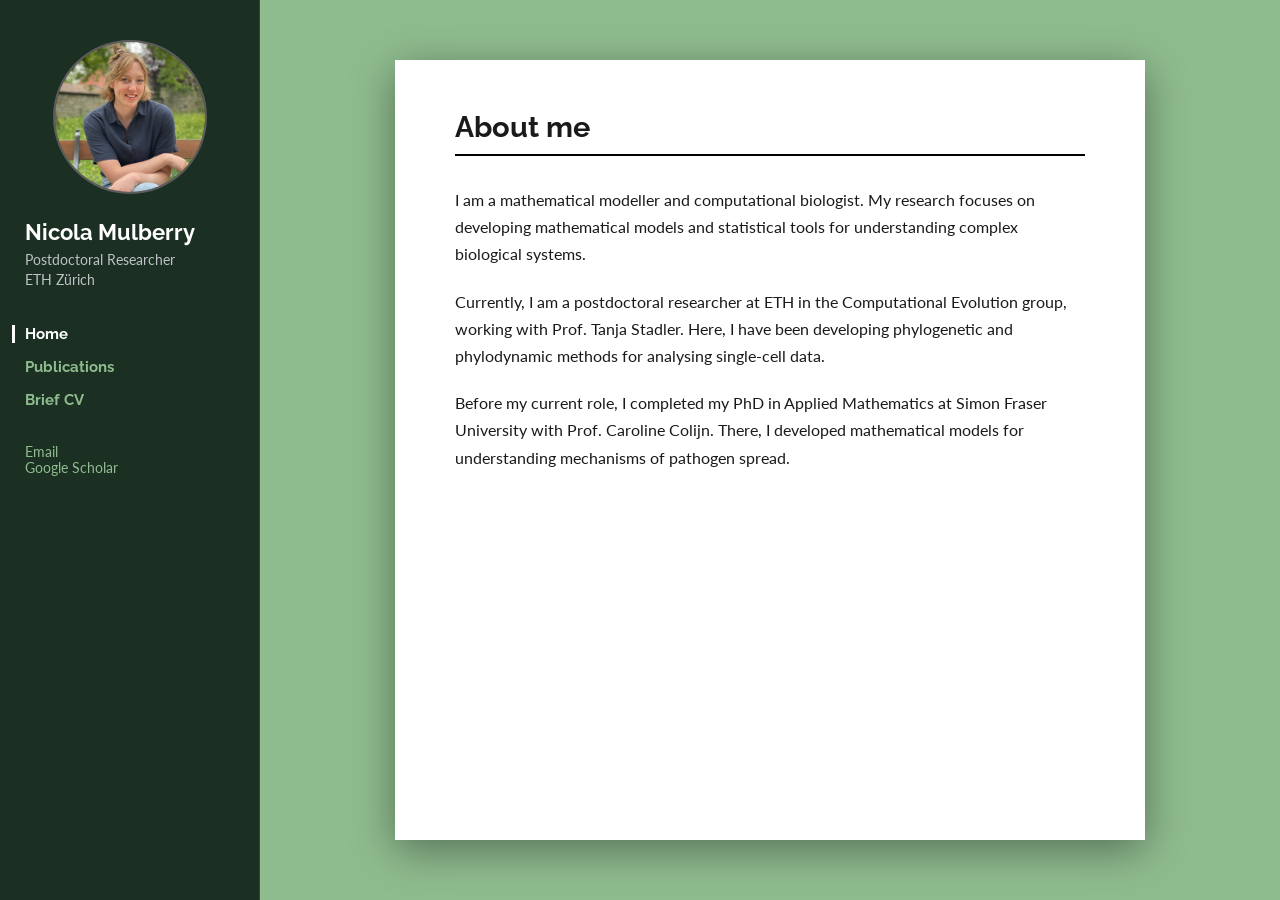
==== index.html @ 256fc046 "more style updates" ====
<!DOCTYPE html>
<html lang="en">
<head>
    <meta charset="UTF-8">
    <title>Nicola Mulberry | Home</title>
    <link rel="stylesheet" href="style.css">
</head>
<body>
    <aside>
        <img src="nicola-pic.png" alt="Nicola Mulberry" class="profile-img">
        <h1>Nicola Mulberry</h1>
        <p>Postdoctoral Researcher <br> ETH Z&uuml;rich</p>
        <nav>
            <a href="index.html" class="active">Home</a>
            <a href="publications.html">Publications</a>
            <a href="cv.html">Brief CV</a>
        </nav>
        <div class="contact-info">
        <a href="mailto:nmulberry@bsse.ethz.ch">Email</a><br>
        <a href="https://scholar.google.com/citations?user=1XMMh9wAAAAJ&hl=en">Google Scholar</a>
    </div>
    </aside>
    <main>
    <div class = "content-box">
        <h2>About me</h2>
        <p> I am a mathematical modeller and computational biologist. 
          My research focuses on developing mathematical models and statistical tools for understanding complex biological systems.  
        </p>
        <p> Currently, I am a postdoctoral researcher at ETH in the Computational Evolution group, working with Prof. Tanja Stadler. 
          Here, I have been developing phylogenetic and phylodynamic methods for analysing single-cell data.</p>
        <p> Before my current role, I completed my PhD in Applied Mathematics at Simon Fraser University with Prof. Caroline Colijn. 
          There, I developed mathematical models for understanding mechanisms of pathogen spread. </p>
    </div>
    </main>
</body>
</html>
---- style.css ----
/* Import Google Fonts */
@import url('https://fonts.googleapis.com/css2?family=Lato:ital,wght@0,400;0,700;1,400&family=Raleway:wght@400;700&display=swap');

:root {
    --sidebar-bg: #1b3022;      /* Forest Green */
    --sidebar-text: #ecf0f1;
    --link-color: #8fbc8f;      /* Muted Sea Green */
    --link-hover: #ffffff;
    --page-bg: #8fbc8f;
    --content-bg: #ffffff;
    --text-dark: #1a1a1a;
}

body {
    background-color: var(--page-bg);
    margin: 0;
    padding: 0;
    /* Main body font: Lato */
    font-family: 'Lato', sans-serif;
    display: flex;
    min-height: 100vh;
}

/* SIDEBAR STYLING */
aside {
    width: 260px;
    background-color: var(--sidebar-bg);
    color: var(--sidebar-text);
    padding: 40px 25px;
    position: fixed;
    height: 100vh;
    box-sizing: border-box;
    border-right: 1px solid rgba(255,255,255,0.1);
    overflow-y: auto;
    display: flex;
    flex-direction: column;
    align-items: flex-start; 
    text-align: left;
}

.profile-img {
    width: 150px;
    height: 150px;
    object-fit: cover;
    border-radius: 50%;
    display: block;
    margin-left: auto;
    margin-right: auto;
    margin-bottom: 25px;
    border: 2px solid rgba(255, 255, 255, 0.2);
    background-color: #333;
}

aside h1 {
    font-family: 'Raleway', sans-serif;
    font-size: 1.4rem;
    font-weight: 700;
    margin: 0 0 5px 0;
    color: #ffffff;
}

aside p {
    font-size: 0.9rem;
    line-height: 1.4;
    color: #bdc3c7;
    margin: 0 0 35px 0;
}
/* sidebar links (Email, Google Scholar, etc.) */
aside a {
    color: var(--link-color);
    text-decoration: none;
    transition: color 0.2s;
}

aside a:hover {
    color: var(--link-hover);
    text-decoration: underline;
}

.contact-info {
/*    margin-top: auto;*/ 
    font-size: 0.85rem;
    padding-top: 20px;
}

.content-box a {
    color: #2e8b57; 
    text-decoration: none;
    font-weight: 700;
}

.content-box a:hover {
    text-decoration: underline;
}
/* NAVIGATION */
nav a {
    display: block;
    color: var(--link-color);
    text-decoration: none;
    font-weight: 700;
    font-size: 0.95rem;
    margin-bottom: 15px;
    transition: color 0.2s;
    font-family: 'Raleway', sans-serif; 
}

nav a:hover {
    color: var(--link-hover);
    text-decoration: underline;
}

nav a.active {
    color: #ffffff;
    text-decoration: none;
    border-left: 3px solid #ffffff;
    padding-left: 10px;
    margin-left: -13px;
}

/* MAIN CONTENT AREA */
main {
    margin-left: 260px;
    padding: 60px 40px;
    flex: 1;
    display: flex;
    justify-content: center;
}

.content-box {
    background-color: var(--content-bg);
    color: var(--text-dark);
    padding: 50px 60px;
    width: 100%;
    max-width: 750px;
    min-height: 85vh;
    box-shadow: 0 10px 40px rgba(0,0,0,0.4);
    box-sizing: border-box;
}

/* TYPOGRAPHY IN CONTENT BOX */
h2, h3 {
    font-family: 'Raleway', sans-serif;
    font-weight: 700;
}

h2 {
    font-size: 1.8rem;
    border-bottom: 2px solid #000;
    padding-bottom: 10px;
    margin-top: 0;
    margin-bottom: 30px;
}

h3 {
    font-size: 1.1rem;
    text-transform: uppercase;
    letter-spacing: 1px;
    margin-top: 40px;
    margin-bottom: 15px;
    color: #333;
}

p {
    line-height: 1.7;
    margin-bottom: 20px;
}

/* LIST ITEMS (PUBLICATIONS & CV) */
.pub-item, .cv-entry {
    display: block;
    margin-bottom: 20px; 
    line-height: 1.7;
}
.date {
    display: block;
    font-weight: 700;
    color: #666;
    margin-top: 5px;
    font-size: 0.9rem;
}

/* RESPONSIVE DESIGN */
@media (max-width: 850px) {
    body { flex-direction: column; }
    aside {
        width: 100%;
        position: relative;
        height: auto;
        padding: 30px;
        border-right: none;
        border-bottom: 1px solid #333;
        align-items: center; 
        text-align: center;
    }
    main { margin-left: 0; padding: 20px; }
    .content-box { padding: 30px 20px; }
    nav a.active {
        border-left: none;
        border-bottom: 2px solid #fff;
        padding-left: 0;
        margin-left: 0;
    }
}
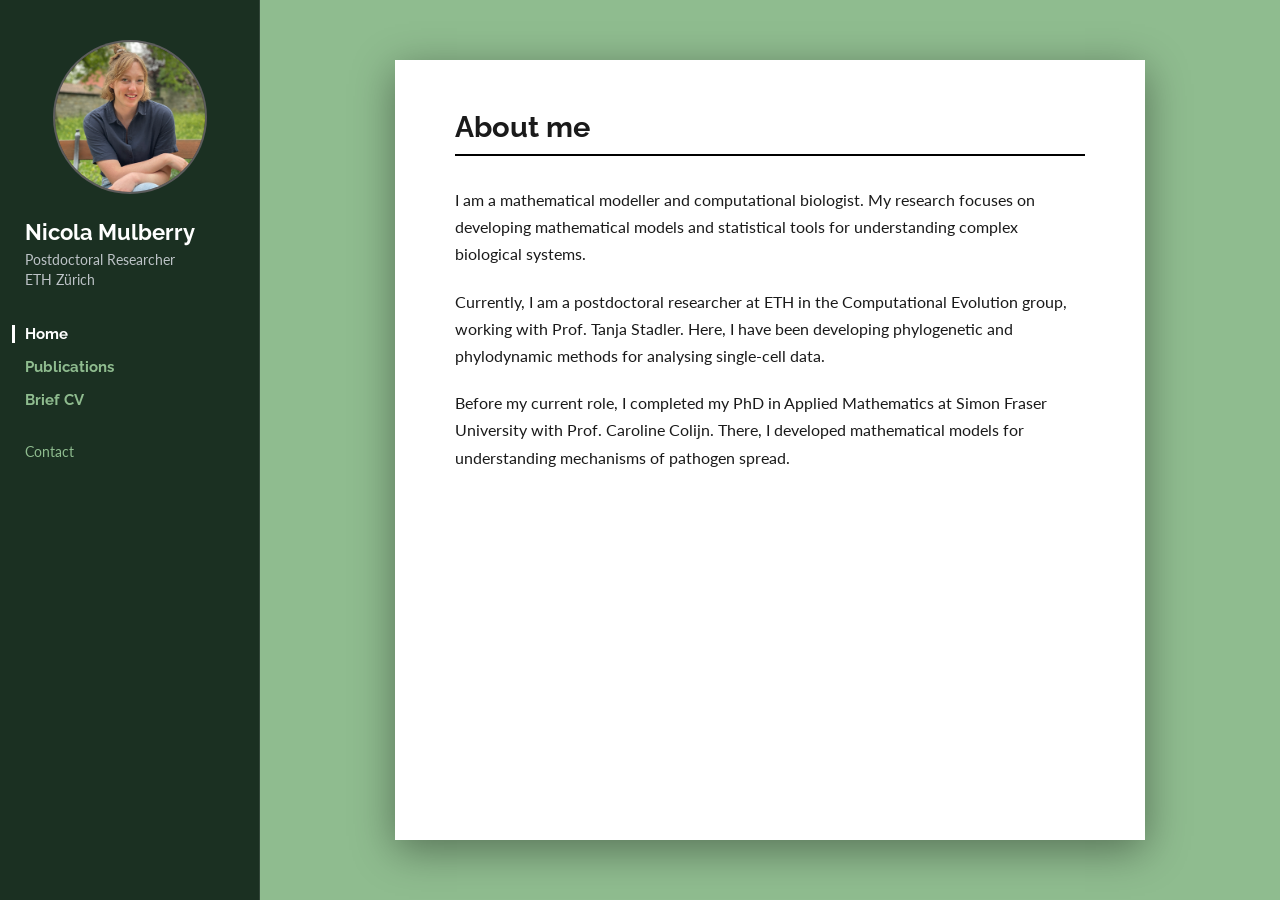
==== commit 058f7c96: "fix contact" ====
--- a/index.html
+++ b/index.html
@@ -16,8 +16,7 @@
             <a href="cv.html">Brief CV</a>
         </nav>
         <div class="contact-info">
-        <a href="mailto:nmulberry@bsse.ethz.ch">Email</a><br>
-        <a href="https://scholar.google.com/citations?user=1XMMh9wAAAAJ&hl=en">Google Scholar</a>
+        <a href="mailto:nmulberry@bsse.ethz.ch">Contact</a><br>
     </div>
     </aside>
     <main>
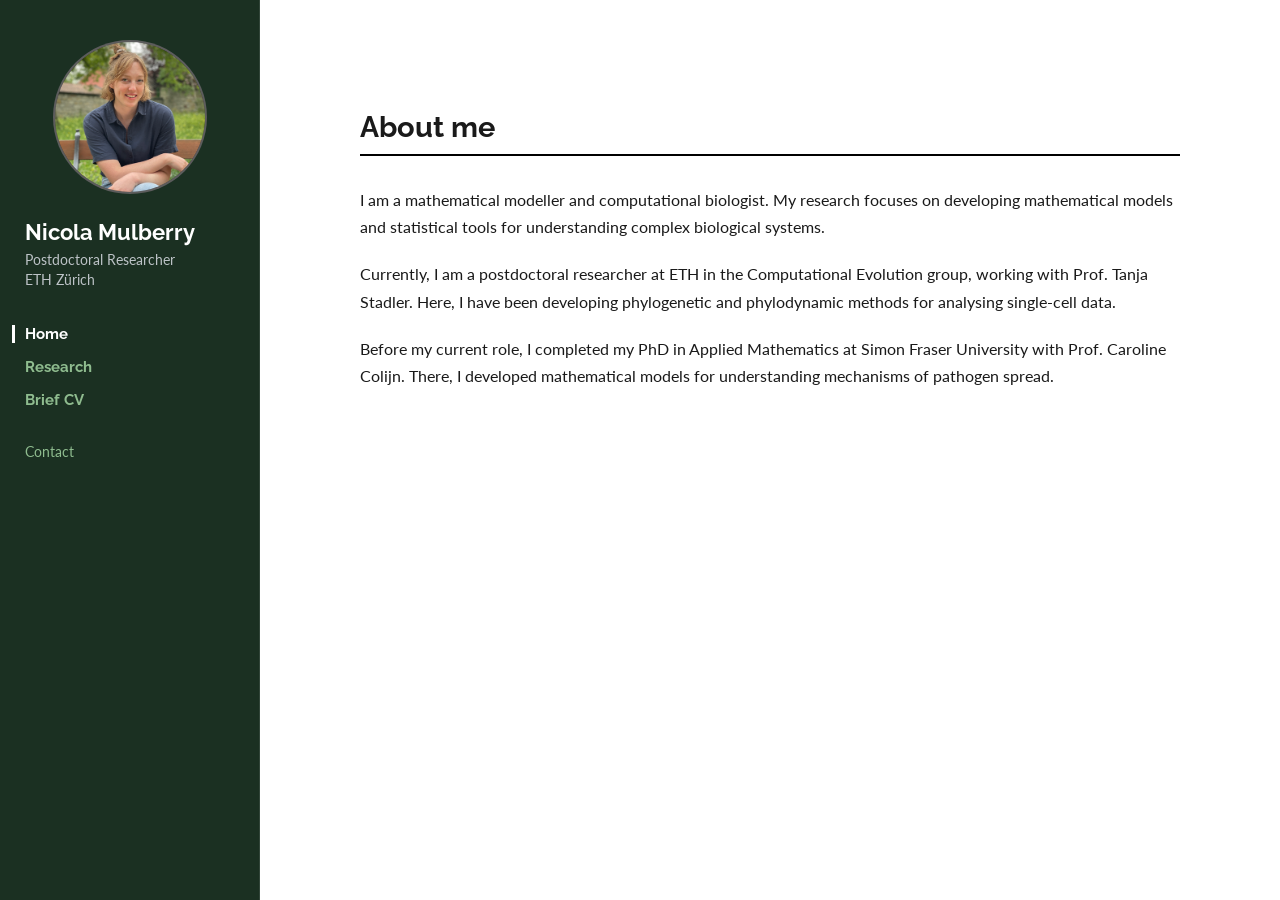
==== commit 6228312d: "change things up a bit" ====
--- a/index.html
+++ b/index.html
@@ -12,7 +12,7 @@
         <p>Postdoctoral Researcher <br> ETH Z&uuml;rich</p>
         <nav>
             <a href="index.html" class="active">Home</a>
-            <a href="publications.html">Publications</a>
+            <a href="publications.html">Research</a>
             <a href="cv.html">Brief CV</a>
         </nav>
         <div class="contact-info">
--- a/style.css
+++ b/style.css
@@ -6,7 +6,7 @@
     --sidebar-text: #ecf0f1;
     --link-color: #8fbc8f;      /* Muted Sea Green */
     --link-hover: #ffffff;
-    --page-bg: #8fbc8f;
+    --page-bg: #ffffff; /* #8fbc8f;*/
     --content-bg: #ffffff;
     --text-dark: #1a1a1a;
 }
@@ -131,9 +131,9 @@
     color: var(--text-dark);
     padding: 50px 60px;
     width: 100%;
-    max-width: 750px;
+    max-width: 950px;
     min-height: 85vh;
-    box-shadow: 0 10px 40px rgba(0,0,0,0.4);
+/*    box-shadow: 0 10px 40px rgba(0,0,0,0.4);*/
     box-sizing: border-box;
 }
 
@@ -168,8 +168,9 @@
 /* LIST ITEMS (PUBLICATIONS & CV) */
 .pub-item, .cv-entry {
     display: block;
-    margin-bottom: 20px; 
+    margin-bottom: 10px; 
     line-height: 1.7;
+    font-size: 0.85rem;
 }
 .date {
     display: block;
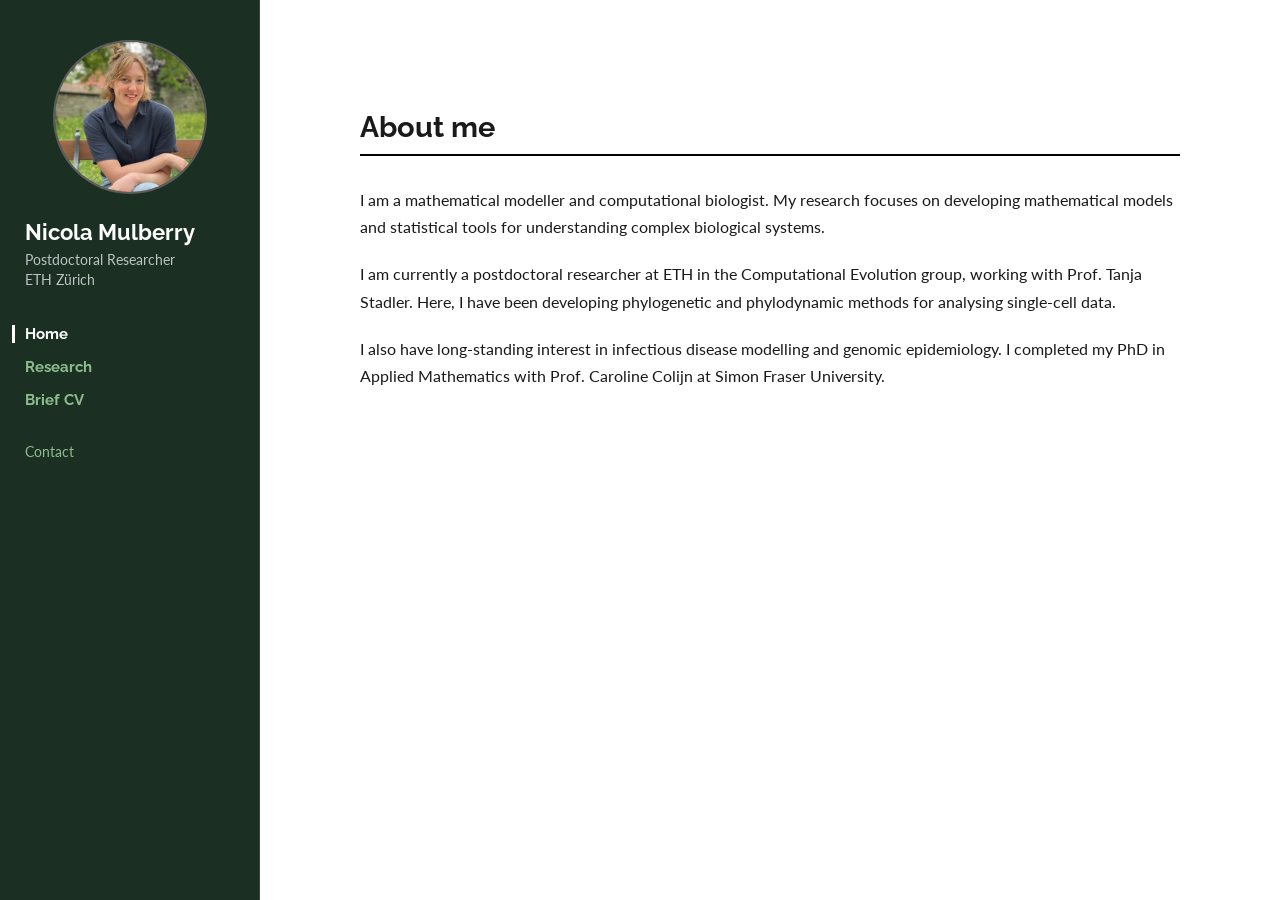
==== commit 314a1caa: "minor update" ====
--- a/index.html
+++ b/index.html
@@ -25,10 +25,9 @@
         <p> I am a mathematical modeller and computational biologist. 
           My research focuses on developing mathematical models and statistical tools for understanding complex biological systems.  
         </p>
-        <p> Currently, I am a postdoctoral researcher at ETH in the Computational Evolution group, working with Prof. Tanja Stadler. 
+        <p> I am currently a postdoctoral researcher at ETH in the Computational Evolution group, working with Prof. Tanja Stadler. 
           Here, I have been developing phylogenetic and phylodynamic methods for analysing single-cell data.</p>
-        <p> Before my current role, I completed my PhD in Applied Mathematics at Simon Fraser University with Prof. Caroline Colijn. 
-          There, I developed mathematical models for understanding mechanisms of pathogen spread. </p>
+        <p> I also have long-standing interest in infectious disease modelling and genomic epidemiology. I completed my PhD in Applied Mathematics with Prof. Caroline Colijn at Simon Fraser University. </p>
     </div>
     </main>
 </body>
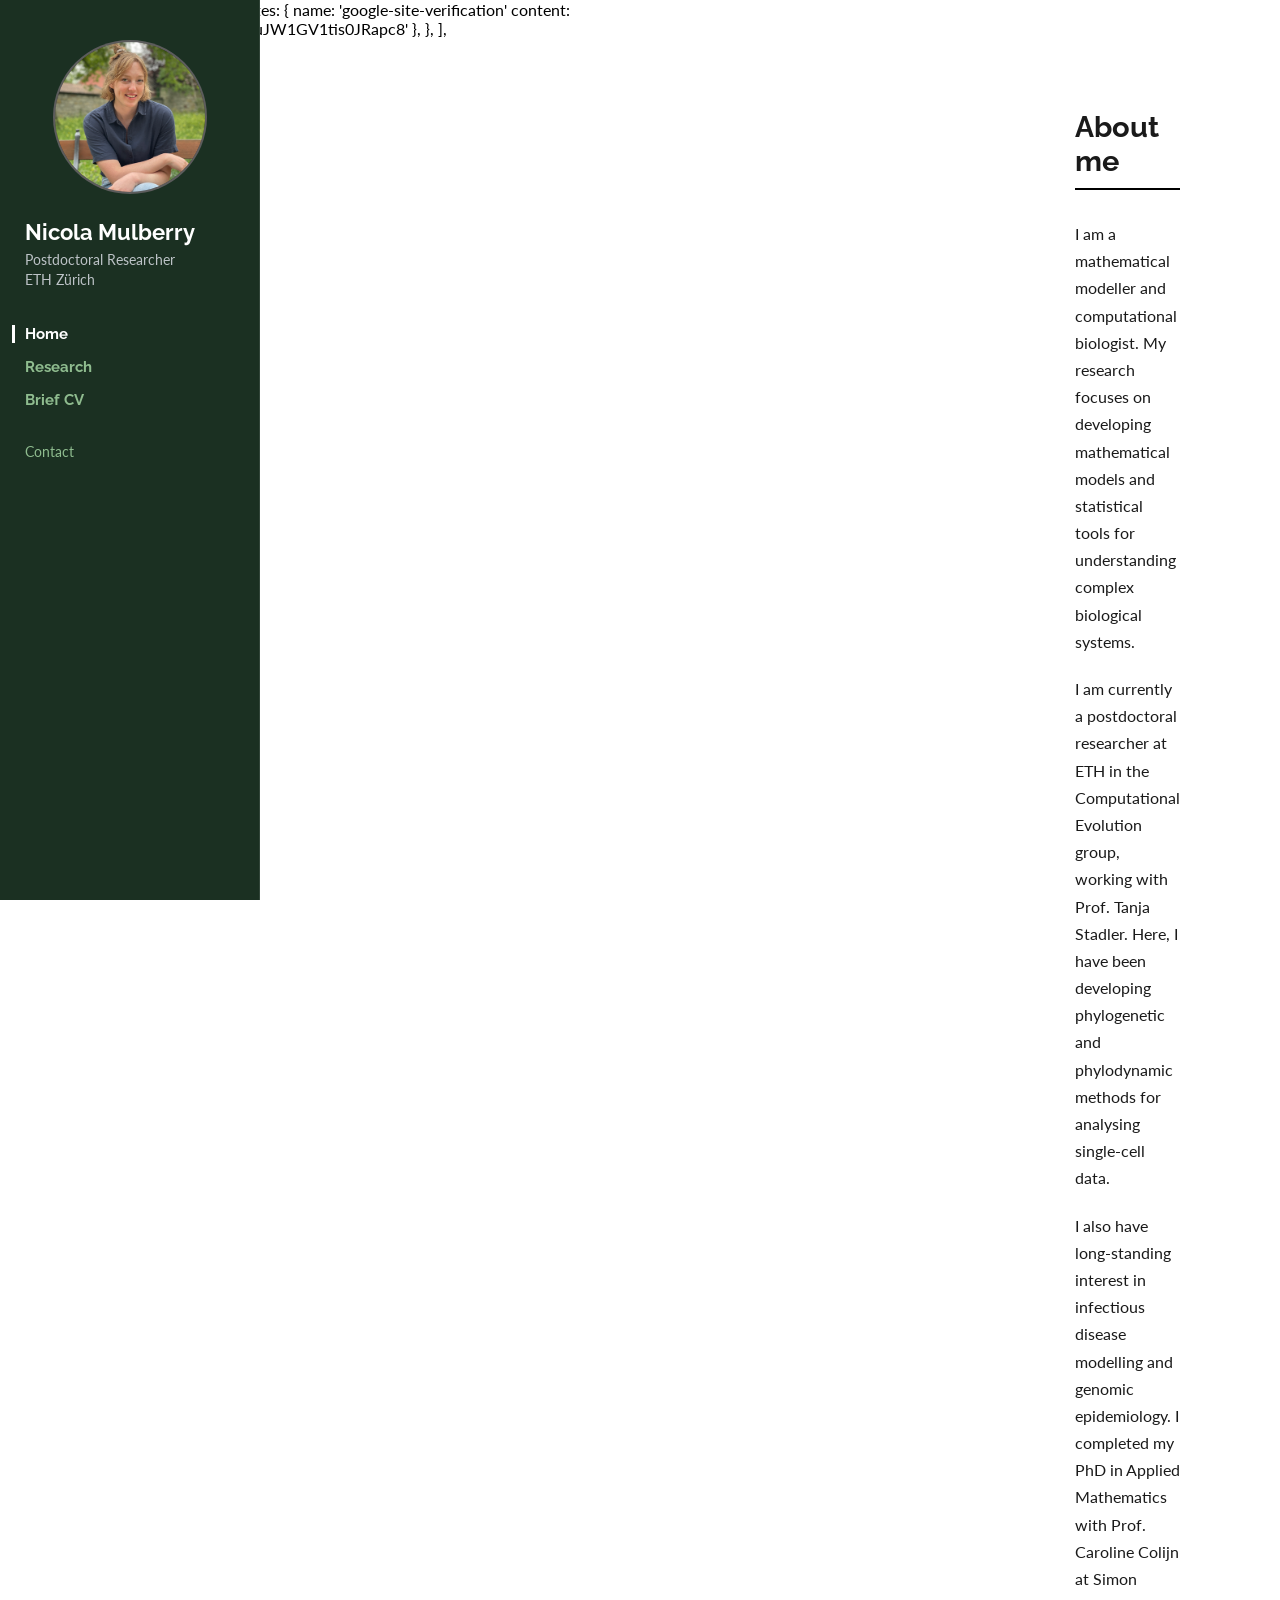
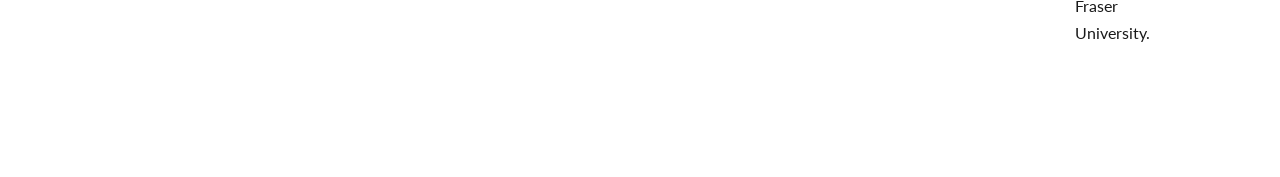
==== commit 129b66e1: "add meta tag" ====
--- a/index.html
+++ b/index.html
@@ -4,6 +4,15 @@
     <meta charset="UTF-8">
     <title>Nicola Mulberry | Home</title>
     <link rel="stylesheet" href="style.css">
+    headTags: [
+        {
+            tagName: 'meta',
+            attributes: {
+                name: 'google-site-verification'
+                content: '9b8hqe0N1MtMID0TUoAZSxxqVUuJW1GV1tis0JRapc8' 
+            },
+        },
+    ],
 </head>
 <body>
     <aside>
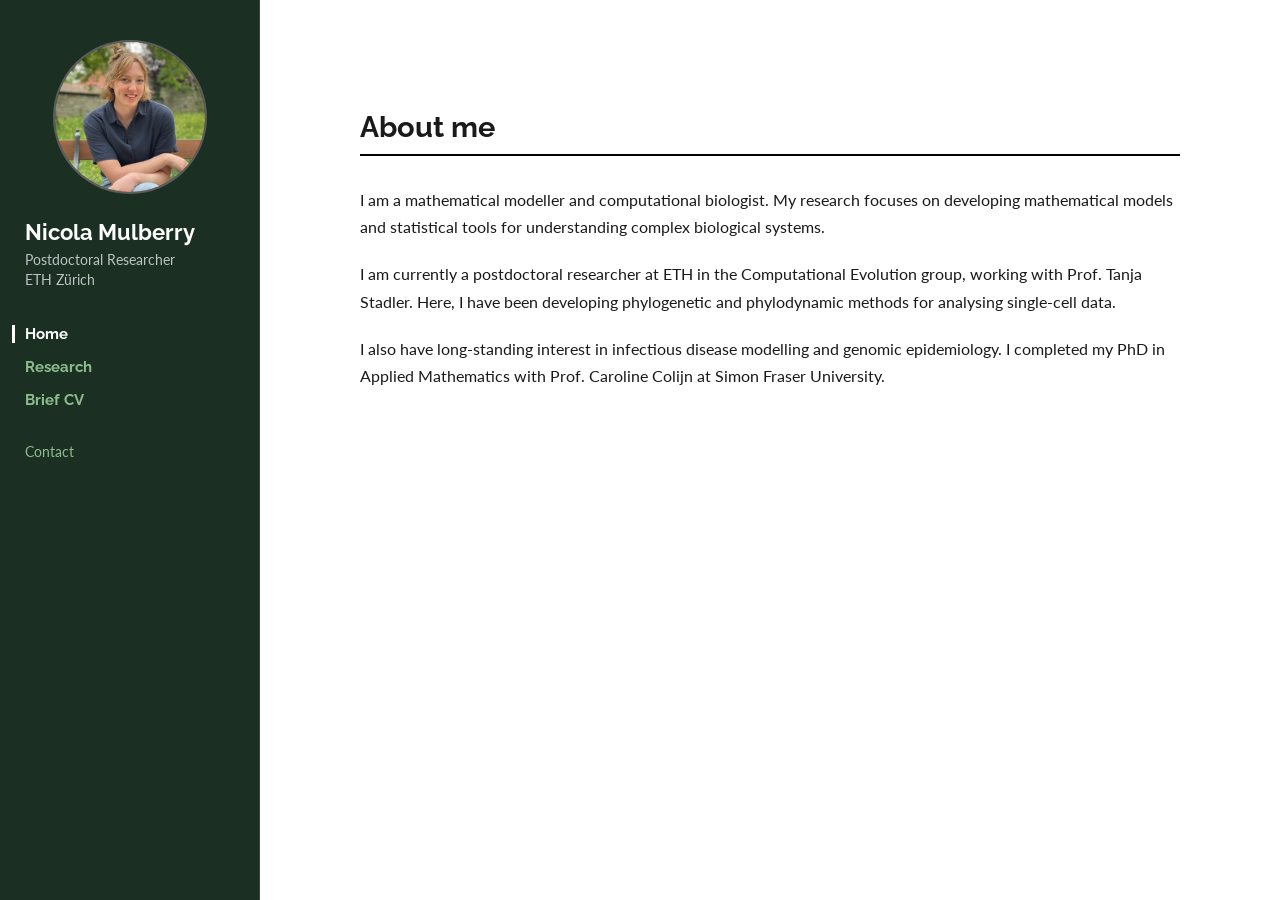
==== commit b0899aaf: "add meta tag" ====
--- a/index.html
+++ b/index.html
@@ -4,15 +4,7 @@
     <meta charset="UTF-8">
     <title>Nicola Mulberry | Home</title>
     <link rel="stylesheet" href="style.css">
-    headTags: [
-        {
-            tagName: 'meta',
-            attributes: {
-                name: 'google-site-verification'
-                content: '9b8hqe0N1MtMID0TUoAZSxxqVUuJW1GV1tis0JRapc8' 
-            },
-        },
-    ],
+    <meta name="google-site-verification" content="9b8hqe0N1MtMID0TUoAZSxxqVUuJW1GV1tis0JRapc8" />
 </head>
 <body>
     <aside>
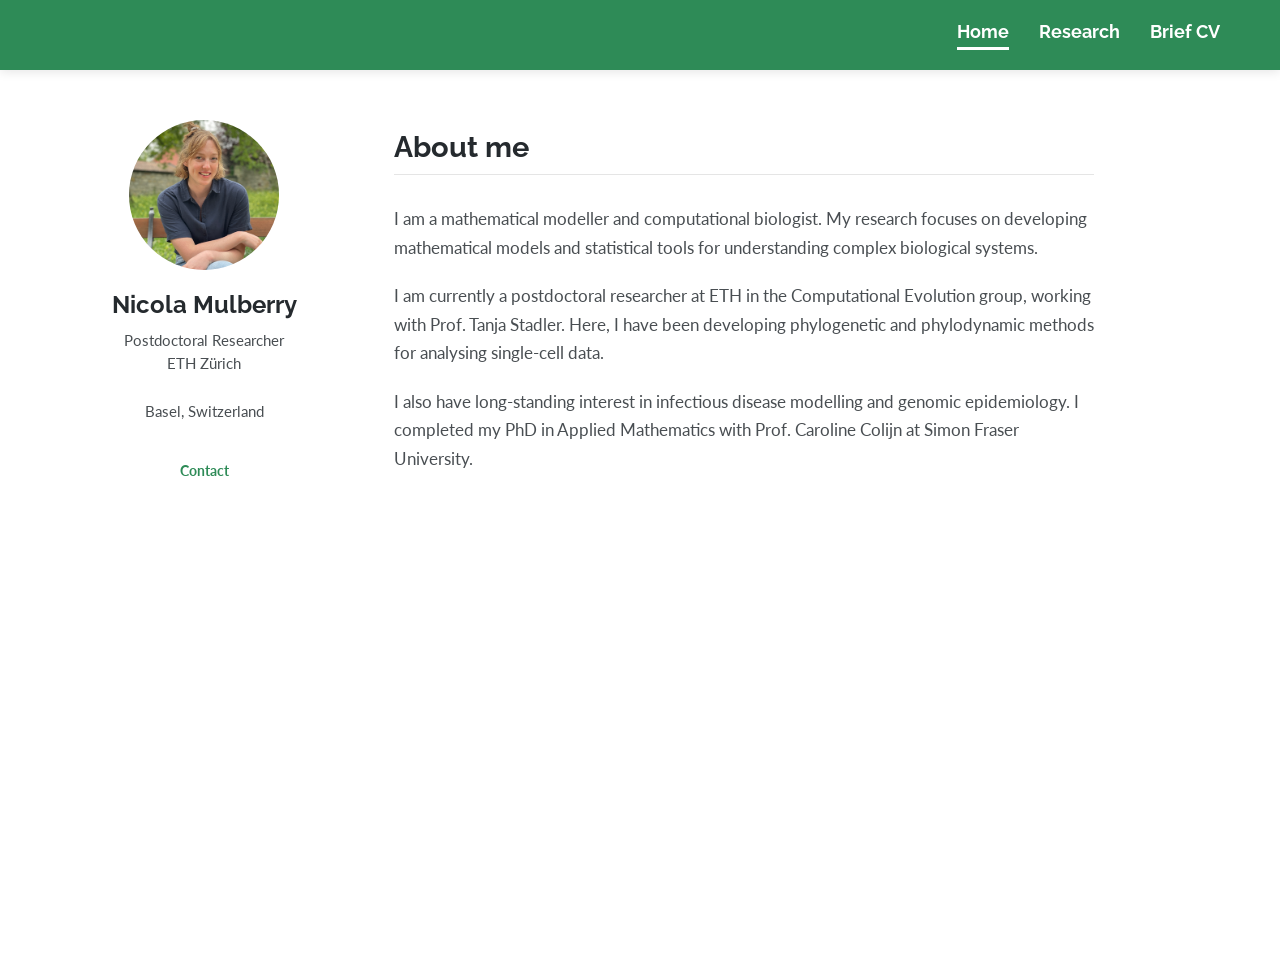
==== commit a178cff6: "change style" ====
--- a/index.html
+++ b/index.html
@@ -7,17 +7,20 @@
     <meta name="google-site-verification" content="9b8hqe0N1MtMID0TUoAZSxxqVUuJW1GV1tis0JRapc8" />
 </head>
 <body>
-    <aside>
-        <img src="nicola-pic.png" alt="Nicola Mulberry" class="profile-img">
-        <h1>Nicola Mulberry</h1>
-        <p>Postdoctoral Researcher <br> ETH Z&uuml;rich</p>
+	<header>
         <nav>
             <a href="index.html" class="active">Home</a>
             <a href="publications.html">Research</a>
             <a href="cv.html">Brief CV</a>
         </nav>
-        <div class="contact-info">
-        <a href="mailto:nmulberry@bsse.ethz.ch">Contact</a><br>
+	</header>
+	<aside>
+        <img src="nicola-pic.png" alt="Nicola Mulberry" class="profile-img">
+        <h1>Nicola Mulberry</h1>
+        <p>Postdoctoral Researcher <br> ETH Z&uuml;rich</p>
+		<p> Basel, Switzerland </p>
+		<div class="contact-info">
+        <a href="mailto:nmulberry@ethz.ch">Contact</a><br>
     </div>
     </aside>
     <main>
--- a/style.css
+++ b/style.css
@@ -1,41 +1,93 @@
 /* Import Google Fonts */
 @import url('https://fonts.googleapis.com/css2?family=Lato:ital,wght@0,400;0,700;1,400&family=Raleway:wght@400;700&display=swap');
 
+/* GLOBAL BOX SIZING */
+*, *::before, *::after {
+    box-sizing: border-box;
+}
+
 :root {
-    --sidebar-bg: #1b3022;      /* Forest Green */
-    --sidebar-text: #ecf0f1;
-    --link-color: #8fbc8f;      /* Muted Sea Green */
-    --link-hover: #ffffff;
-    --page-bg: #ffffff; /* #8fbc8f;*/
-    --content-bg: #ffffff;
-    --text-dark: #1a1a1a;
+    --page-bg: #ffffff;
+    --text-dark: #494e52;       
+    --heading-color: #252a2e;   
+    --link-color: #2e8b57;      /* Sea Green */
+    --link-hover: #1b5e20;      
+    --border-color: #e5e5e5;    
 }
 
 body {
     background-color: var(--page-bg);
+    color: var(--text-dark);
     margin: 0;
     padding: 0;
-    /* Main body font: Lato */
     font-family: 'Lato', sans-serif;
     display: flex;
     min-height: 100vh;
 }
 
-/* SIDEBAR STYLING */
+/* =========================================
+   TOP BAR & NAVIGATION STYLING 
+   ========================================= */
+header {
+    position: fixed;
+    top: 0;
+    left: 0;
+    width: 100%;
+    height: 70px;
+    background-color: seagreen; /* Changed to Sea Green */
+    display: flex;
+    align-items: center;
+    justify-content: flex-end; 
+    padding: 0 60px;
+    z-index: 1000;
+    box-shadow: 0 2px 10px rgba(0,0,0,0.1); /* Added a slight shadow for depth */
+}
+
+nav {
+    display: flex;
+    gap: 30px; 
+}
+
+nav a {
+    display: block;
+    color: #ffffff; /* Changed to white for contrast against green */
+    text-decoration: none;
+    font-weight: 700;
+    font-size: 1.1rem;
+    transition: color 0.2s, opacity 0.2s;
+    font-family: 'Raleway', sans-serif; 
+}
+
+nav a:hover {
+    color: #ffffff;
+    opacity: 0.8; /* Slight fade on hover instead of color change */
+}
+
+nav a.active {
+    color: #ffffff;
+    border-bottom: 3px solid #ffffff; /* White underline for active page */
+    padding-bottom: 5px;
+}
+
+/* =========================================
+   SIDEBAR STYLING
+   ========================================= */
 aside {
-    width: 260px;
-    background-color: var(--sidebar-bg);
-    color: var(--sidebar-text);
-    padding: 40px 25px;
+    width: 280px; 
+    background-color: transparent; 
+    color: var(--text-dark);
+    padding: 50px 30px;
     position: fixed;
-    height: 100vh;
-    box-sizing: border-box;
-    border-right: 1px solid rgba(255,255,255,0.1);
+    top: 70px; 
+    left: 5%; /* Pushes the sidebar inward toward the center */
+    height: calc(100vh - 70px);
     overflow-y: auto;
+    
+    /* Flexbox settings for centering */
     display: flex;
     flex-direction: column;
-    align-items: flex-start; 
-    text-align: left;
+    align-items: center;     
+    text-align: center;      
 }
 
 .profile-img {
@@ -44,32 +96,34 @@
     object-fit: cover;
     border-radius: 50%;
     display: block;
-    margin-left: auto;
-    margin-right: auto;
-    margin-bottom: 25px;
-    border: 2px solid rgba(255, 255, 255, 0.2);
-    background-color: #333;
+    margin-bottom: 20px;
+    transition: transform 0.2s ease;
+}
+
+.profile-img:hover {
+    transform: scale(1.02);
 }
 
 aside h1 {
     font-family: 'Raleway', sans-serif;
-    font-size: 1.4rem;
-    font-weight: 700;
-    margin: 0 0 5px 0;
-    color: #ffffff;
+    font-size: 1.5rem;
+    font-weight: 700;
+    margin: 0 0 10px 0;
+    color: var(--heading-color);
 }
 
 aside p {
-    font-size: 0.9rem;
-    line-height: 1.4;
-    color: #bdc3c7;
-    margin: 0 0 35px 0;
-}
-/* sidebar links (Email, Google Scholar, etc.) */
+    font-size: 0.95rem;
+    line-height: 1.5;
+    color: var(--text-dark);
+    margin: 0 0 25px 0;
+}
+
 aside a {
     color: var(--link-color);
     text-decoration: none;
     transition: color 0.2s;
+    font-weight: bold;
 }
 
 aside a:hover {
@@ -78,100 +132,79 @@
 }
 
 .contact-info {
-/*    margin-top: auto;*/ 
-    font-size: 0.85rem;
-    padding-top: 20px;
+    font-size: 0.9rem;
+    padding-top: 15px;
+    display: flex;
+    flex-direction: column;
+    gap: 10px; 
+}
+
+/* =========================================
+   MAIN CONTENT AREA 
+   ========================================= */
+main {
+    /* Offset by sidebar width (280px) + sidebar's left push (5%) */
+    margin-left: calc(280px + 5%); 
+    margin-top: 70px; 
+    padding: 60px 50px;
+    flex: 1;
+    display: flex;
+    justify-content: flex-start;
+}
+
+.content-box {
+    background-color: transparent;
+    color: var(--text-dark);
+    width: 100%;
+    max-width: 700px; /* Reduced from 850px to make it smaller/narrower */
+    min-height: 85vh;
 }
 
 .content-box a {
-    color: #2e8b57; 
+    color: var(--link-color); 
     text-decoration: none;
     font-weight: 700;
 }
 
 .content-box a:hover {
     text-decoration: underline;
-}
-/* NAVIGATION */
-nav a {
-    display: block;
-    color: var(--link-color);
-    text-decoration: none;
-    font-weight: 700;
-    font-size: 0.95rem;
-    margin-bottom: 15px;
-    transition: color 0.2s;
-    font-family: 'Raleway', sans-serif; 
-}
-
-nav a:hover {
-    color: var(--link-hover);
-    text-decoration: underline;
-}
-
-nav a.active {
-    color: #ffffff;
-    text-decoration: none;
-    border-left: 3px solid #ffffff;
-    padding-left: 10px;
-    margin-left: -13px;
-}
-
-/* MAIN CONTENT AREA */
-main {
-    margin-left: 260px;
-    padding: 60px 40px;
-    flex: 1;
-    display: flex;
-    justify-content: center;
-}
-
-.content-box {
-    background-color: var(--content-bg);
-    color: var(--text-dark);
-    padding: 50px 60px;
-    width: 100%;
-    max-width: 950px;
-    min-height: 85vh;
-/*    box-shadow: 0 10px 40px rgba(0,0,0,0.4);*/
-    box-sizing: border-box;
 }
 
 /* TYPOGRAPHY IN CONTENT BOX */
 h2, h3 {
     font-family: 'Raleway', sans-serif;
     font-weight: 700;
+    color: var(--heading-color);
 }
 
 h2 {
     font-size: 1.8rem;
-    border-bottom: 2px solid #000;
+    border-bottom: 1px solid var(--border-color); 
     padding-bottom: 10px;
     margin-top: 0;
     margin-bottom: 30px;
 }
 
 h3 {
-    font-size: 1.1rem;
-    text-transform: uppercase;
-    letter-spacing: 1px;
+    font-size: 1.2rem;
     margin-top: 40px;
     margin-bottom: 15px;
-    color: #333;
 }
 
 p {
     line-height: 1.7;
     margin-bottom: 20px;
+    font-size: 1.05rem;
 }
 
 /* LIST ITEMS (PUBLICATIONS & CV) */
 .pub-item, .cv-entry {
     display: block;
-    margin-bottom: 10px; 
-    line-height: 1.7;
-    font-size: 0.85rem;
-}
+    margin-bottom: 20px; 
+    line-height: 1.6;
+    font-size: 1rem;
+}
+
 .date {
     display: block;
     font-weight: 700;
@@ -180,25 +213,42 @@
     font-size: 0.9rem;
 }
 
-/* RESPONSIVE DESIGN */
+/* =========================================
+   RESPONSIVE DESIGN 
+   ========================================= */
 @media (max-width: 850px) {
+    header {
+        justify-content: center; 
+        padding: 0 20px;
+    }
+    
+    nav {
+        gap: 15px;
+    }
+    
     body { flex-direction: column; }
+    
     aside {
         width: 100%;
         position: relative;
+        top: 70px;
+        left: 0; /* Resets the left push for mobile */
         height: auto;
-        padding: 30px;
-        border-right: none;
-        border-bottom: 1px solid #333;
-        align-items: center; 
-        text-align: center;
-    }
-    main { margin-left: 0; padding: 20px; }
-    .content-box { padding: 30px 20px; }
-    nav a.active {
-        border-left: none;
-        border-bottom: 2px solid #fff;
-        padding-left: 0;
-        margin-left: 0;
-    }
-}
+        padding: 40px 20px 20px 20px;
+        border-bottom: 1px solid var(--border-color);
+    }
+    
+    main { 
+        margin-left: 0; /* Resets main offset for mobile */
+        margin-top: 0; 
+        padding: 30px 20px; 
+        justify-content: center;
+    }
+    
+    .contact-info {
+        flex-direction: row; 
+        flex-wrap: wrap;
+        justify-content: center;
+        gap: 15px;
+    }
+}
